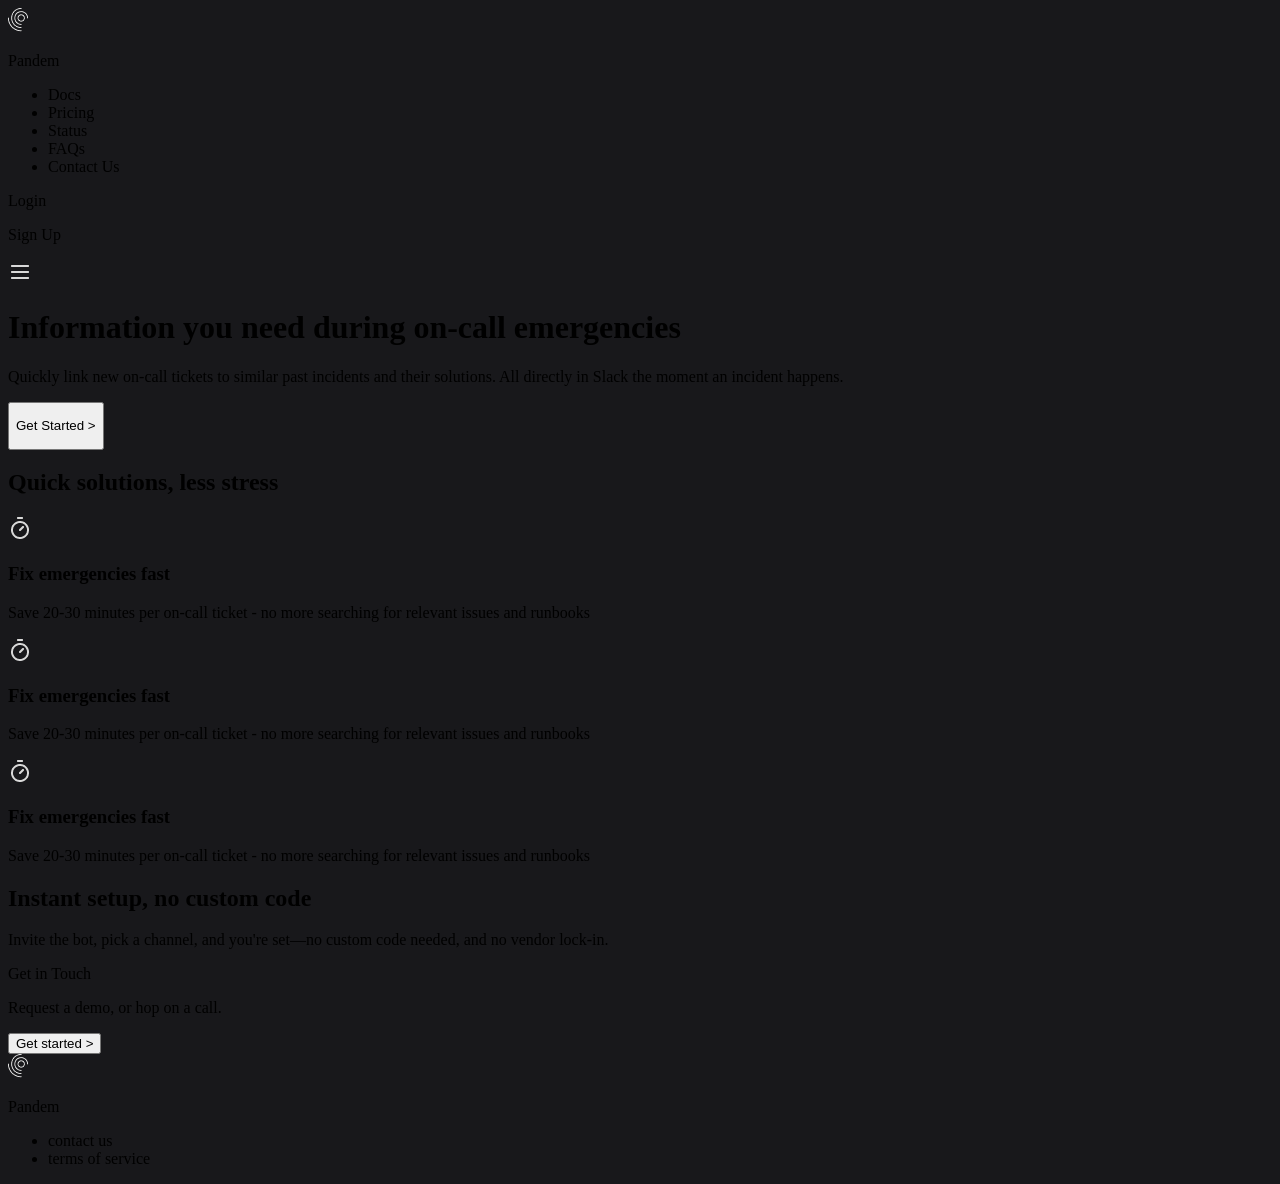
==== int1/index.html @ 9c3a1f5a "Enlazado CSS + cambio de lenguaje a español en el HTML." ====
<!DOCTYPE html>
<html lang="es">
<head>
    <meta charset="UTF-8">
    <meta name="viewport" content="width=device-width, initial-scale=1.0">
    <title>Document</title>
    <link rel="stylesheet" href="style.css">
</head>
<body>
    <header>
        <div class="pandem">
            <div class="logo">
                <img src="img/logo.png" alt="">
            </div> 
            <div class="pandem-title">
                <p>Pandem</p>
            </div>           
        </div>
        <div class="menu">
            <ul>
                <li>Docs</li>
                <li>Pricing</li>
                <li>Status</li>
                <li>FAQs</li>
                <li>Contact Us</li>
            </ul>
        </div>
        <div class="account">
            <div class="login">
                <p>Login</p>
            </div>
            <div class="signup">
                <p>Sign Up</p>
            </div>
        </div>
        <div class="menu-mobile">
            <img src="img/menumob.png" alt="Menu mobile">
        </div>
    </header>
    <main>
        <div class="intro-pandem">
            <h1>Information you need during on-call emergencies</h1>     
            <p>Quickly link new on-call tickets to similar past incidents and their solutions. All directly in Slack the moment an incident happens.</p>       
        </div>
        <button class="button-start">
            <p>Get Started ></p>
        </button>
        <div class="img-maing">
            <!-- <img src="img/hero_image.png" alt="Cuenta de una imagen"> -->
        </div>
    </main>
    <section class="sct-solution">
        <h2>Quick solutions, less stress</h2>
        <div class="solutions">
            <div class="solutions-item">
                <div class="logo"><img src="img/frame.png" alt=""></div>
                <div class="item-solution_text">
                    <h3>Fix emergencies fast</h3>
                    <p>Save 20-30 minutes per on-call ticket - no more searching for relevant issues and runbooks</p>
                </div>
            </div>
            <div class="solutions-item">
                <div class="logo"><img src="img/frame.png" alt=""></div>
                <div class="item-solution_text">
                    <h3>Fix emergencies fast</h3>
                    <p>Save 20-30 minutes per on-call ticket - no more searching for relevant issues and runbooks</p>
                </div>
            </div>
            <div class="solutions-item">
                <div class="logo"><img src="img/frame.png" alt=""></div>
                <div class="item-solution_text">
                    <h3>Fix emergencies fast</h3>
                    <p>Save 20-30 minutes per on-call ticket - no more searching for relevant issues and runbooks</p>
                </div>
            </div>
        </div>
    </section>
    <section class="sct-setupdemo">
        <div>
            <h1>Instant setup, no custom code</h1>
            <p>Invite the bot, pick a channel, and you're set—no custom code needed, and no vendor lock-in.</p>
            <!-- <img src="img/hero_image.png" alt="Imagen de una cuenta de la app Pandem"> -->
        </div>
        <div>
            <p>Get in Touch</p>
            <p>Request a demo, or hop on a call.</p>
            <button>Get started ></button>
        </div>
    </section>
    <footer>
        <div class="pandem">
            <div class="logo">
                <img src="img/logo.png" alt="">
            </div> 
            <div class="pandem-title">
                <p>Pandem</p>
            </div>           
        </div>  
        <div class="menu">
            <ul>
                <li>contact us</li>
                <li>terms of service</li>
            </ul>
        </div>
    </footer>
</body>
</html>
---- int1/style.css ----
:root{
    --background-color:#18181B;
    --white-important-text: #FAFAFA;
    --white-normal-text: #D9D9D9;
    --dark-border: #27272A;
    --text-mobile:14px;
    --text-pc:18px;
    --h2: 30px;
}

*{
    box-sizing: border-box;
}

body{
    background-color: var(--background-color);
    
}
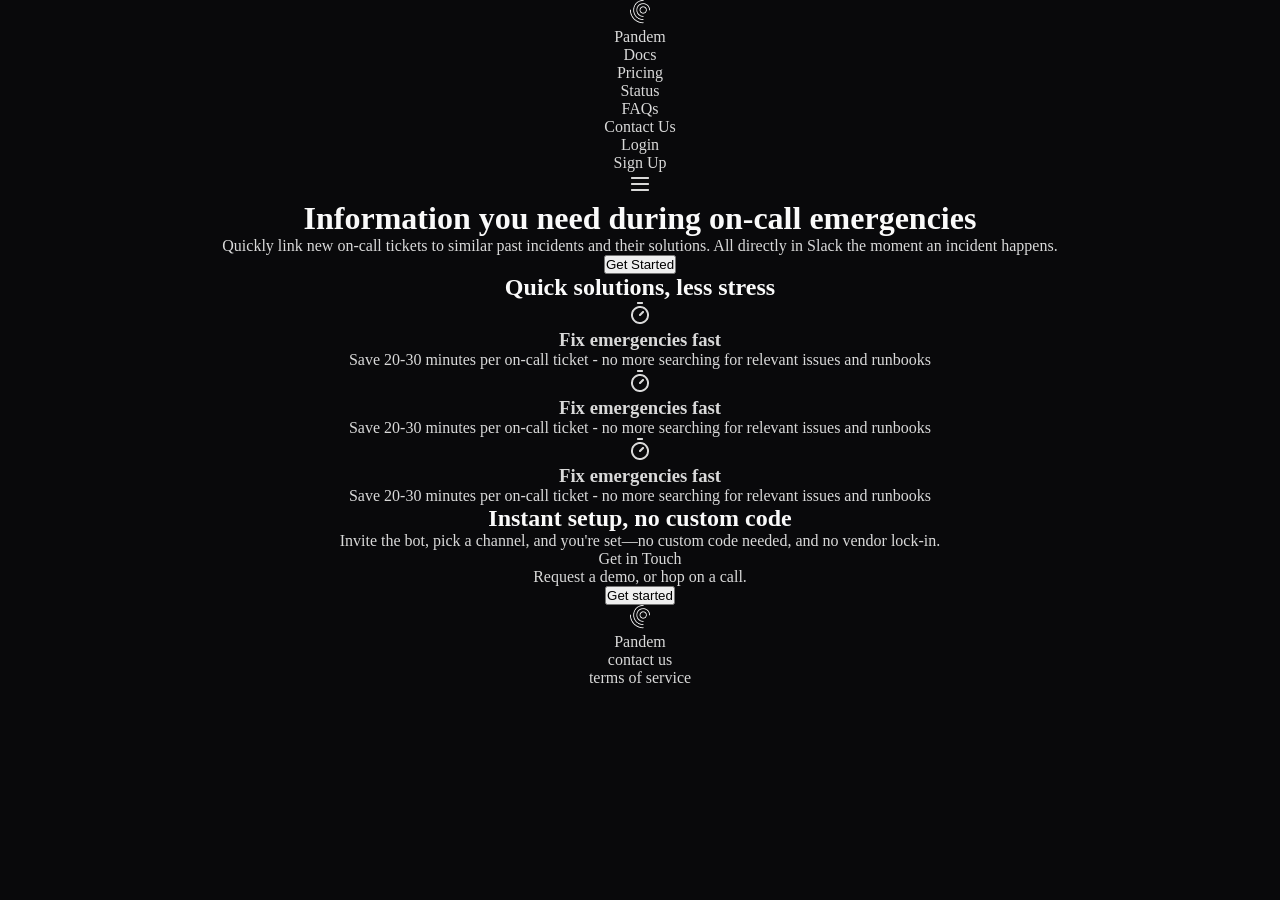
==== commit fe81d9a8: "CSS general en a, li y en el html poner el menu restante de a en el footer." ====
--- a/int1/index.html
+++ b/int1/index.html
@@ -16,15 +16,15 @@
                 <p>Pandem</p>
             </div>           
         </div>
-        <div class="menu">
+        <nav class="menu">
             <ul>
-                <li>Docs</li>
-                <li>Pricing</li>
-                <li>Status</li>
-                <li>FAQs</li>
-                <li>Contact Us</li>
+                <li><a href="#">Docs</a></li>
+                <li><a href="#">Pricing</a></li>
+                <li><a href="#">Status</a></li>
+                <li><a href="#">FAQs</a></li>
+                <li><a href="#">Contact Us</a></li>
             </ul>
-        </div>
+        </nav>
         <div class="account">
             <div class="login">
                 <p>Login</p>
@@ -43,7 +43,7 @@
             <p>Quickly link new on-call tickets to similar past incidents and their solutions. All directly in Slack the moment an incident happens.</p>       
         </div>
         <button class="button-start">
-            <p>Get Started ></p>
+            Get Started
         </button>
         <div class="img-maing">
             <!-- <img src="img/hero_image.png" alt="Cuenta de una imagen"> -->
@@ -77,14 +77,14 @@
     </section>
     <section class="sct-setupdemo">
         <div>
-            <h1>Instant setup, no custom code</h1>
+            <h2>Instant setup, no custom code</h2>
             <p>Invite the bot, pick a channel, and you're set—no custom code needed, and no vendor lock-in.</p>
             <!-- <img src="img/hero_image.png" alt="Imagen de una cuenta de la app Pandem"> -->
         </div>
         <div>
             <p>Get in Touch</p>
             <p>Request a demo, or hop on a call.</p>
-            <button>Get started ></button>
+            <button>Get started</button>
         </div>
     </section>
     <footer>
@@ -96,12 +96,12 @@
                 <p>Pandem</p>
             </div>           
         </div>  
-        <div class="menu">
+        <nav class="menu">
             <ul>
-                <li>contact us</li>
-                <li>terms of service</li>
+                <li><a href="#">contact us</a></li>
+                <li><a href="#">terms of service</a></li>
             </ul>
-        </div>
+        </nav>
     </footer>
 </body>
 </html>
--- a/int1/style.css
+++ b/int1/style.css
@@ -1,5 +1,5 @@
 :root{
-    --background-color:#18181B;
+    --background-color:#09090B;
     --white-important-text: #FAFAFA;
     --white-normal-text: #D9D9D9;
     --dark-border: #27272A;
@@ -10,9 +10,31 @@
 
 *{
     box-sizing: border-box;
+    margin: 0;
+    padding: 0;
 }
 
 body{
     background-color: var(--background-color);
-    
+    display: flex;
+    flex-direction: column;
+    align-items: center;
+    text-align: center;
 }
+
+h1,h2{
+    color: var(--white-important-text);
+}
+
+p,h3{
+    color: var(--white-normal-text);
+}
+
+li{
+    list-style: none;
+}
+
+a{
+    text-decoration: none;
+    color: var(--white-normal-text);
+}
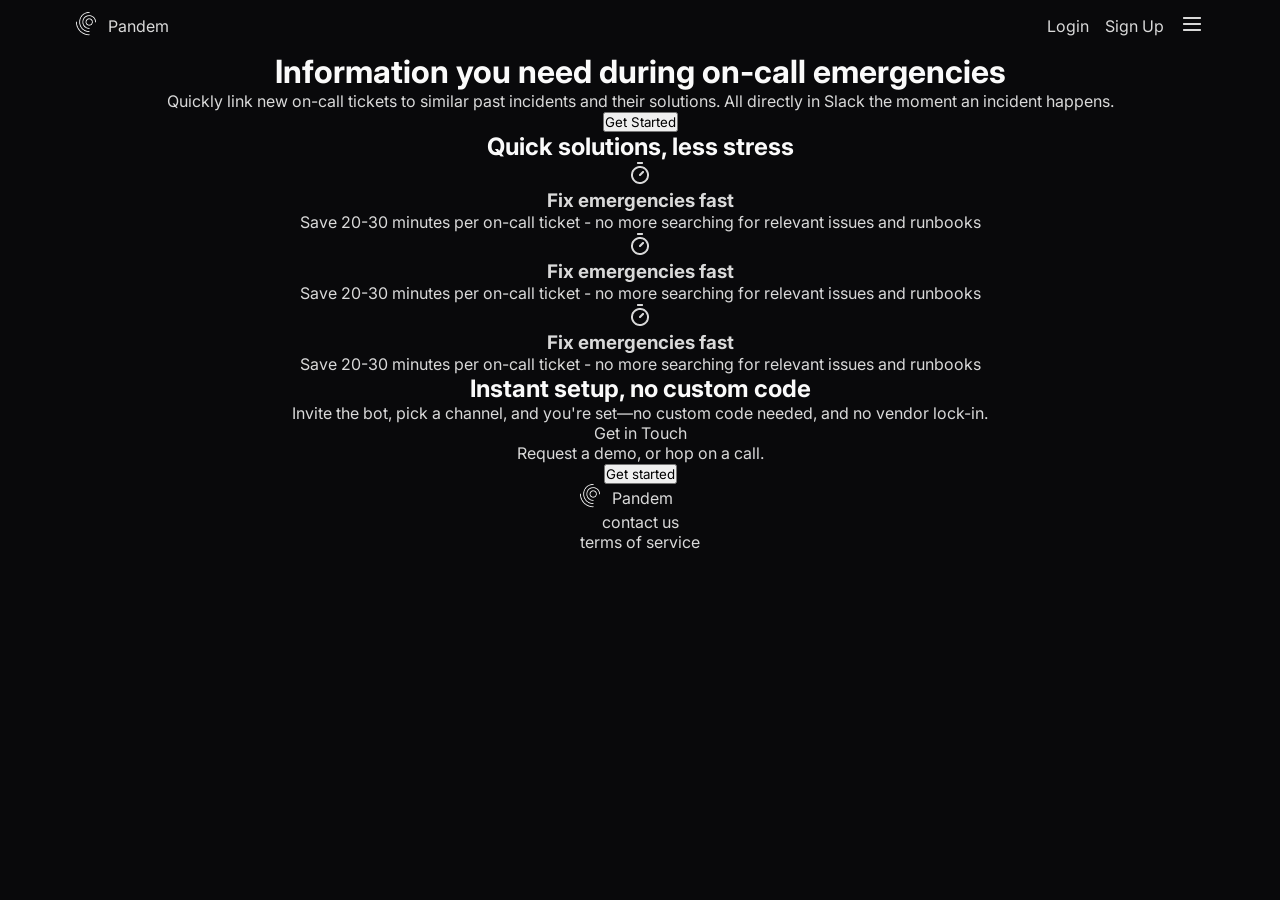
==== commit 701f8d36: "Añadida la fuente de Inter para el HTML apartir de Google fonts, Header acabado con su cuenta, sus e" ====
--- a/int1/index.html
+++ b/int1/index.html
@@ -5,6 +5,9 @@
     <meta name="viewport" content="width=device-width, initial-scale=1.0">
     <title>Document</title>
     <link rel="stylesheet" href="style.css">
+    <link rel="preconnect" href="https://fonts.googleapis.com">
+    <link rel="preconnect" href="https://fonts.gstatic.com" crossorigin>
+    <link href="https://fonts.googleapis.com/css2?family=Inter:ital,opsz,wght@0,14..32,100..900;1,14..32,100..900&display=swap" rel="stylesheet">
 </head>
 <body>
     <header>
@@ -16,7 +19,7 @@
                 <p>Pandem</p>
             </div>           
         </div>
-        <nav class="menu">
+        <nav class="menu none">
             <ul>
                 <li><a href="#">Docs</a></li>
                 <li><a href="#">Pricing</a></li>
@@ -32,9 +35,9 @@
             <div class="signup">
                 <p>Sign Up</p>
             </div>
-        </div>
-        <div class="menu-mobile">
-            <img src="img/menumob.png" alt="Menu mobile">
+            <div class="menu-mobile">
+                <img src="img/menumob.png" alt="Menu mobile">
+            </div>
         </div>
     </header>
     <main>
--- a/int1/style.css
+++ b/int1/style.css
@@ -12,6 +12,7 @@
     box-sizing: border-box;
     margin: 0;
     padding: 0;
+    font-family: "Inter";
 }
 
 body{
@@ -37,4 +38,29 @@
 a{
     text-decoration: none;
     color: var(--white-normal-text);
+}
+
+.none{
+    display: none;
+}
+
+/* HEADER */
+
+header,.account,.pandem{
+    display: flex;
+    align-items: center;
+}
+
+header{
+    width: 90%;
+    justify-content: space-between;
+    padding: 12px;
+}
+
+.account{
+    gap: 16px;
+}
+
+.pandem{
+    gap: 12px;
 }
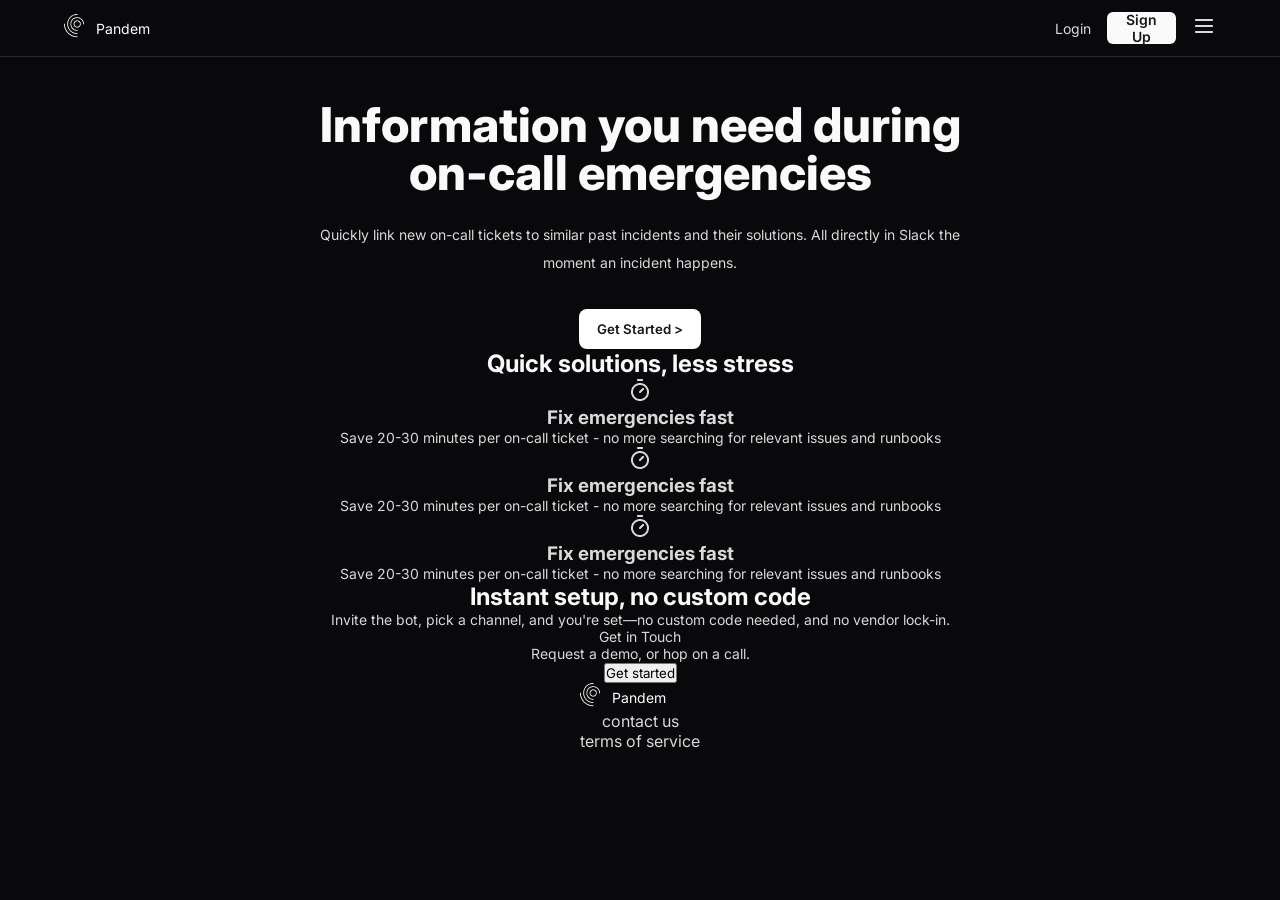
==== commit 0ba3c9c0: "Main hecho: h1, p, button." ====
--- a/int1/index.html
+++ b/int1/index.html
@@ -46,7 +46,7 @@
             <p>Quickly link new on-call tickets to similar past incidents and their solutions. All directly in Slack the moment an incident happens.</p>       
         </div>
         <button class="button-start">
-            Get Started
+            Get Started >
         </button>
         <div class="img-maing">
             <!-- <img src="img/hero_image.png" alt="Cuenta de una imagen"> -->
--- a/int1/style.css
+++ b/int1/style.css
@@ -3,6 +3,7 @@
     --white-important-text: #FAFAFA;
     --white-normal-text: #D9D9D9;
     --dark-border: #27272A;
+    --button-sign: #18181B;
     --text-mobile:14px;
     --text-pc:18px;
     --h2: 30px;
@@ -27,12 +28,16 @@
     color: var(--white-important-text);
 }
 
-p,h3{
+main,section,h3,.login{
     color: var(--white-normal-text);
 }
 
 li{
     list-style: none;
+}
+
+p{
+    font-size: var(--text-mobile);
 }
 
 a{
@@ -46,21 +51,81 @@
 
 /* HEADER */
 
-header,.account,.pandem{
+header,.account,.pandem,.signup p{
     display: flex;
     align-items: center;
 }
 
 header{
-    width: 90%;
+    width: 100%;
     justify-content: space-between;
-    padding: 12px;
+    padding: 12px 5%;
+    border-bottom: 1px solid #27272A;
 }
 
 .account{
     gap: 16px;
 }
 
+.signup{
+    color: var(--button-sign);
+    padding: 2px 8px;
+    background-color: var(--white-important-text);
+    border-radius: 6px;
+}
+
+.signup p{
+    width: 53px;
+    height: 28px;
+    font-weight: 600;
+}
+
 .pandem{
     gap: 12px;
+    color: #FFF;
+}
+
+/* MAIN */
+
+main,section{
+    padding: 0 32px;
+}
+
+main{
+    margin-top: 44px;
+    width: 100%;
+    display: flex;
+    flex-direction: column;
+    align-items: center;
+}
+
+.line-height,.button-start, .intro-pandem p{
+    line-height: 28px;
+}
+
+.intro-pandem{
+    min-width: 311px;
+    max-width: 672px;
+}
+
+h1{
+    font-size: 48px;
+    font-weight: 800;
+    line-height: 48px;
+}
+
+.intro-pandem p{
+    margin: 24px 0 32px 0;
+    font-weight: 400;
+}
+
+.button-start{
+    color: var(--button-sign);
+    background-color: #FFF;
+    border: none;
+    font-weight: 600;
+    padding: 6px 16px;
+    border-radius: 8px;
+    width: 122px;
+    height: 40px;
 }
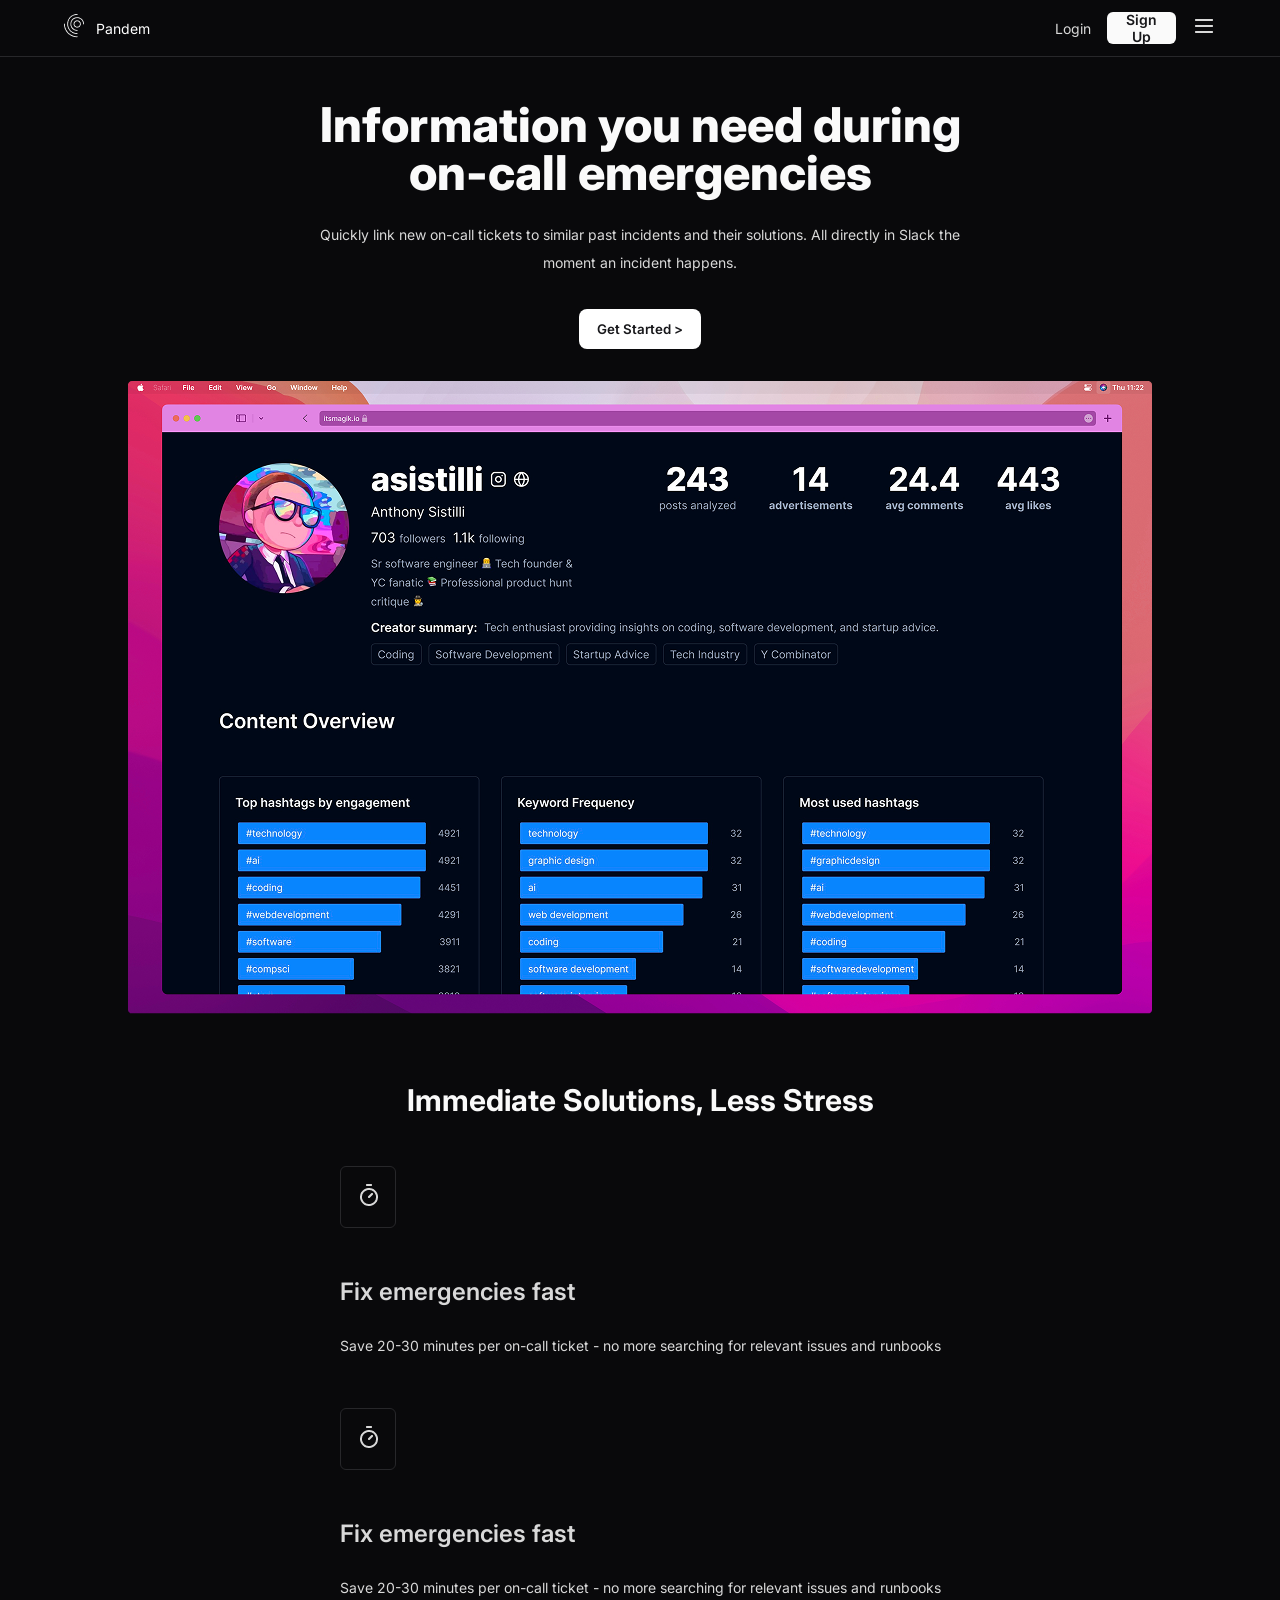
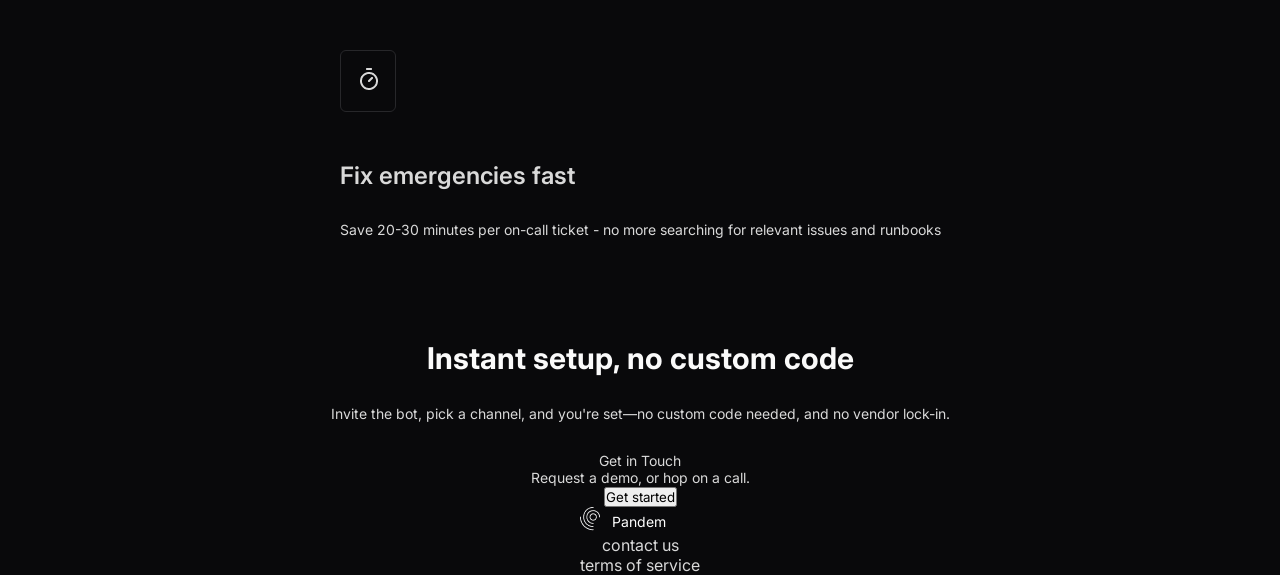
==== commit a4833dbf: "Section 1 - 2 Acabados" ====
--- a/int1/index.html
+++ b/int1/index.html
@@ -49,28 +49,29 @@
             Get Started >
         </button>
         <div class="img-maing">
-            <!-- <img src="img/hero_image.png" alt="Cuenta de una imagen"> -->
+            <img src="img/hero_image.png" alt="Cuenta de una imagen">
         </div>
     </main>
     <section class="sct-solution">
-        <h2>Quick solutions, less stress</h2>
+        <h1 class="none">Quick solutions, less stress</h1>
+        <h2>Immediate Solutions, Less Stress</h2>
         <div class="solutions">
             <div class="solutions-item">
-                <div class="logo"><img src="img/frame.png" alt=""></div>
+                <div class="frame"><img src="img/frame.png" alt=""></div>
                 <div class="item-solution_text">
                     <h3>Fix emergencies fast</h3>
                     <p>Save 20-30 minutes per on-call ticket - no more searching for relevant issues and runbooks</p>
                 </div>
             </div>
             <div class="solutions-item">
-                <div class="logo"><img src="img/frame.png" alt=""></div>
+                <div class="frame"><img src="img/frame.png" alt=""></div>
                 <div class="item-solution_text">
                     <h3>Fix emergencies fast</h3>
                     <p>Save 20-30 minutes per on-call ticket - no more searching for relevant issues and runbooks</p>
                 </div>
             </div>
             <div class="solutions-item">
-                <div class="logo"><img src="img/frame.png" alt=""></div>
+                <div class="frame"><img src="img/frame.png" alt=""></div>
                 <div class="item-solution_text">
                     <h3>Fix emergencies fast</h3>
                     <p>Save 20-30 minutes per on-call ticket - no more searching for relevant issues and runbooks</p>
@@ -79,7 +80,7 @@
         </div>
     </section>
     <section class="sct-setupdemo">
-        <div>
+        <div class="demo-text">
             <h2>Instant setup, no custom code</h2>
             <p>Invite the bot, pick a channel, and you're set—no custom code needed, and no vendor lock-in.</p>
             <!-- <img src="img/hero_image.png" alt="Imagen de una cuenta de la app Pandem"> -->
--- a/int1/style.css
+++ b/int1/style.css
@@ -28,6 +28,10 @@
     color: var(--white-important-text);
 }
 
+h2{
+    font-size: var(--h2);
+}
+
 main,section,h3,.login{
     color: var(--white-normal-text);
 }
@@ -38,6 +42,7 @@
 
 p{
     font-size: var(--text-mobile);
+    font-weight: 400;
 }
 
 a{
@@ -128,4 +133,54 @@
     border-radius: 8px;
     width: 122px;
     height: 40px;
+}
+
+.img-maing{
+    min-width: 311px;
+    max-width: 1024px;
+}
+
+.img-maing img{
+    margin: 32px 0 64px 0;
+    width: 100%;
+}
+
+/*  SECTION */
+
+.sct-solution h2{
+    margin-bottom: 48px;
+}
+
+.solutions{
+    text-align: start;
+    display: flex;
+    flex-direction: column;
+    gap: 48px;
+    margin-bottom: 96px;
+}
+
+.frame{
+    padding: 16px;
+    border: 1px solid #27272A;
+    border-radius: 6px;
+    width: 56px;
+    margin-bottom: 24px;
+}
+
+h3{
+    padding: 24px 0;
+    font-weight: 600;
+    font-size: 24px;
+    line-height: 32px;
+}
+
+.item-solution_text{
+    line-height: 28px;
+}
+
+/* SECTION - 2 */
+
+.demo-text p{
+    line-height: 28px;
+    margin: 24px 0;
 }
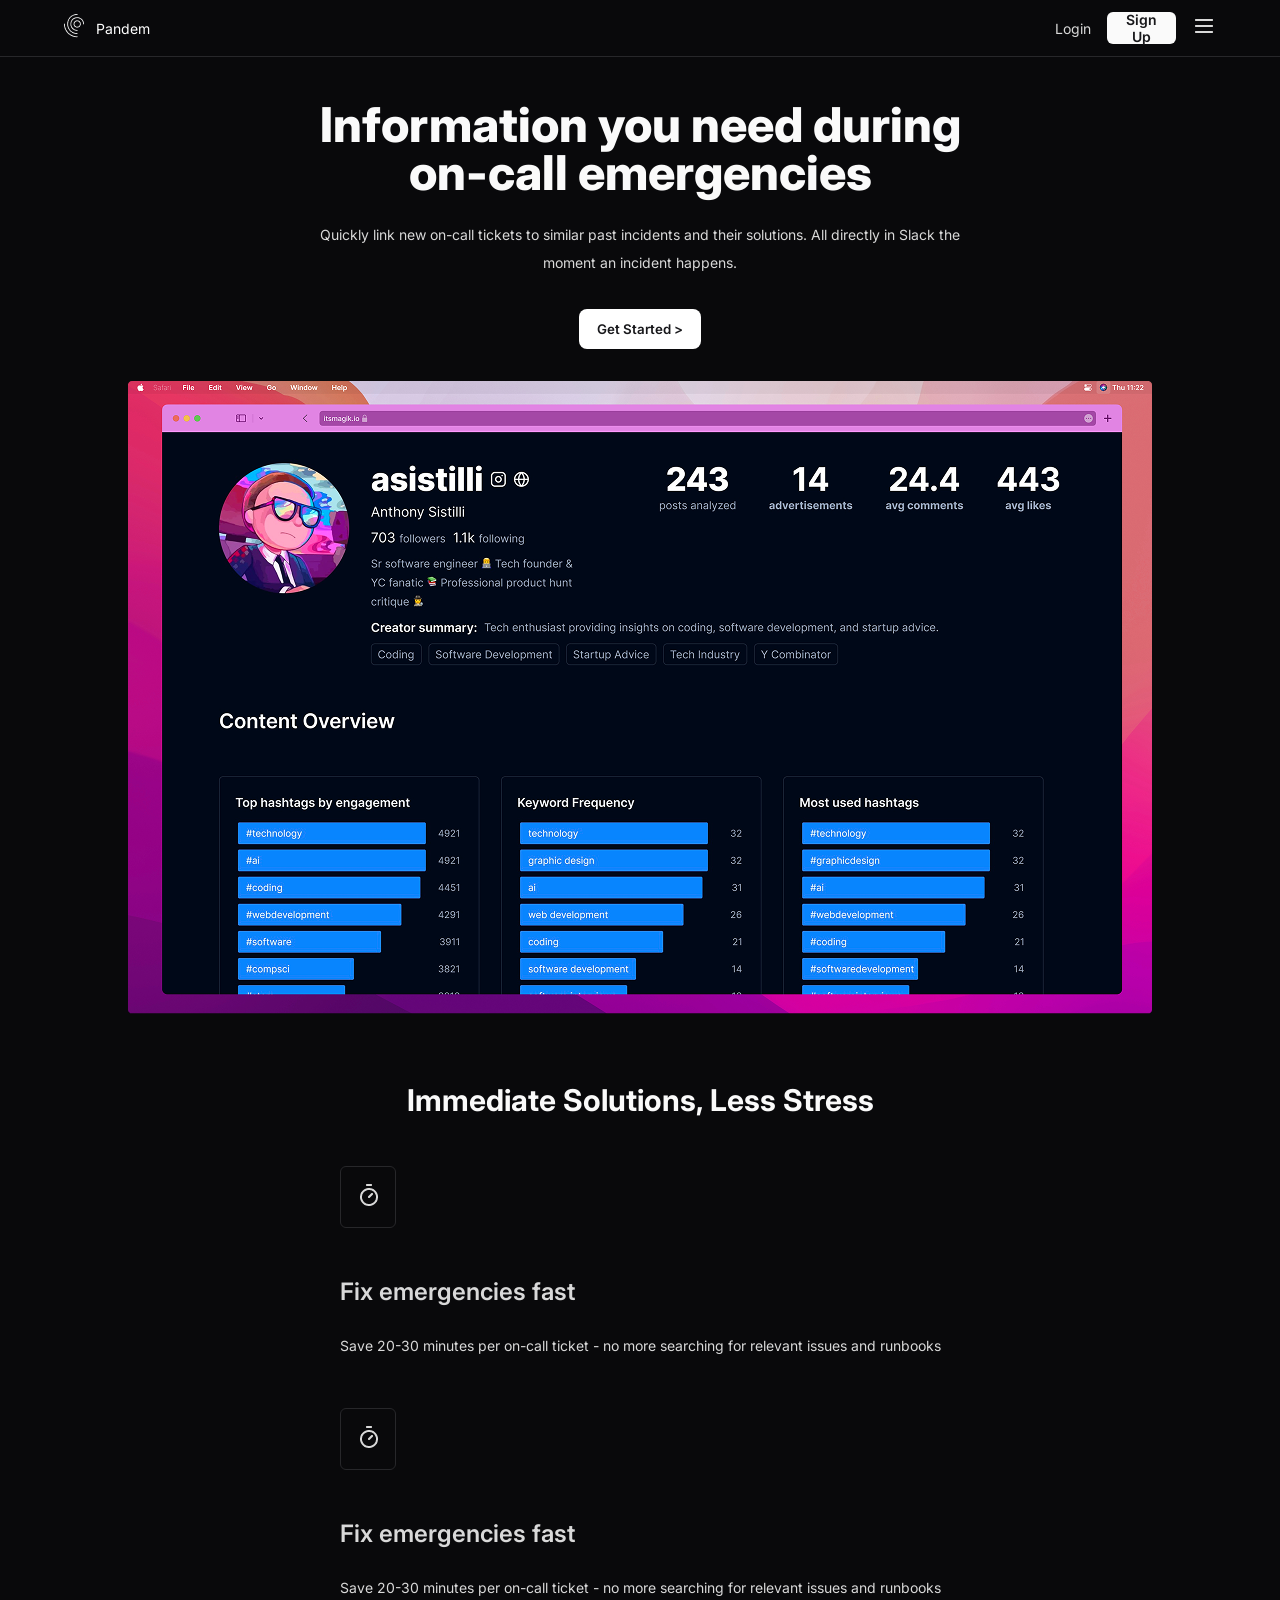
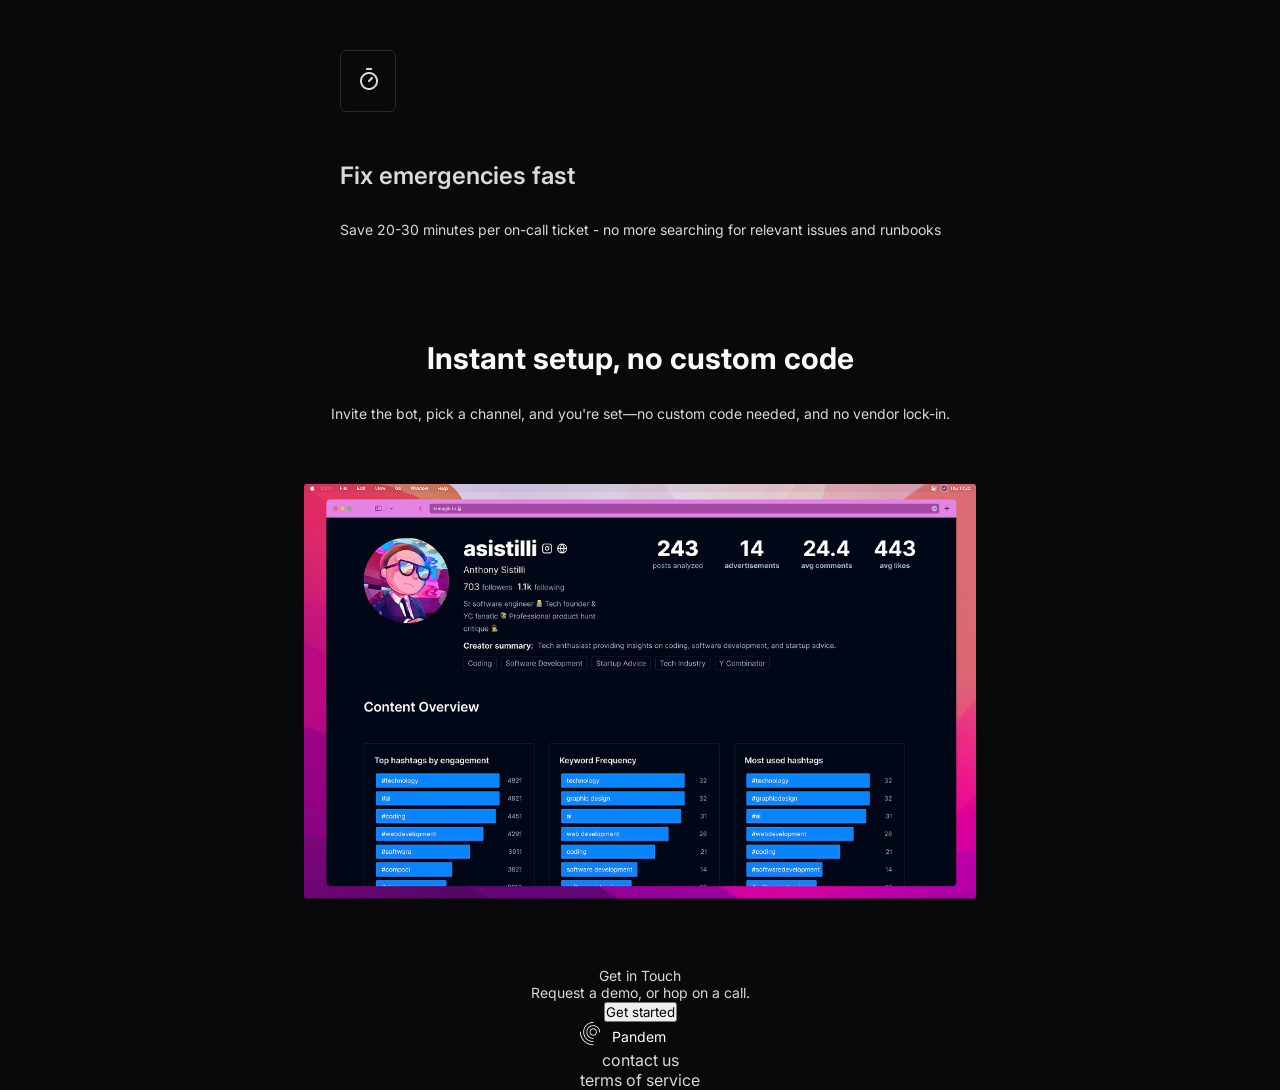
==== commit 511d9bb1: "Imagenes listas" ====
--- a/int1/index.html
+++ b/int1/index.html
@@ -83,7 +83,9 @@
         <div class="demo-text">
             <h2>Instant setup, no custom code</h2>
             <p>Invite the bot, pick a channel, and you're set—no custom code needed, and no vendor lock-in.</p>
-            <!-- <img src="img/hero_image.png" alt="Imagen de una cuenta de la app Pandem"> -->
+            <div class="img-maing img-maing2">
+                <img src="img/hero_image.png" alt="Cuenta de una imagen">
+            </div>
         </div>
         <div>
             <p>Get in Touch</p>
--- a/int1/style.css
+++ b/int1/style.css
@@ -183,4 +183,9 @@
 .demo-text p{
     line-height: 28px;
     margin: 24px 0;
+}
+
+.img-maing2{
+    min-width: 311px;
+    max-width: 672px;
 }
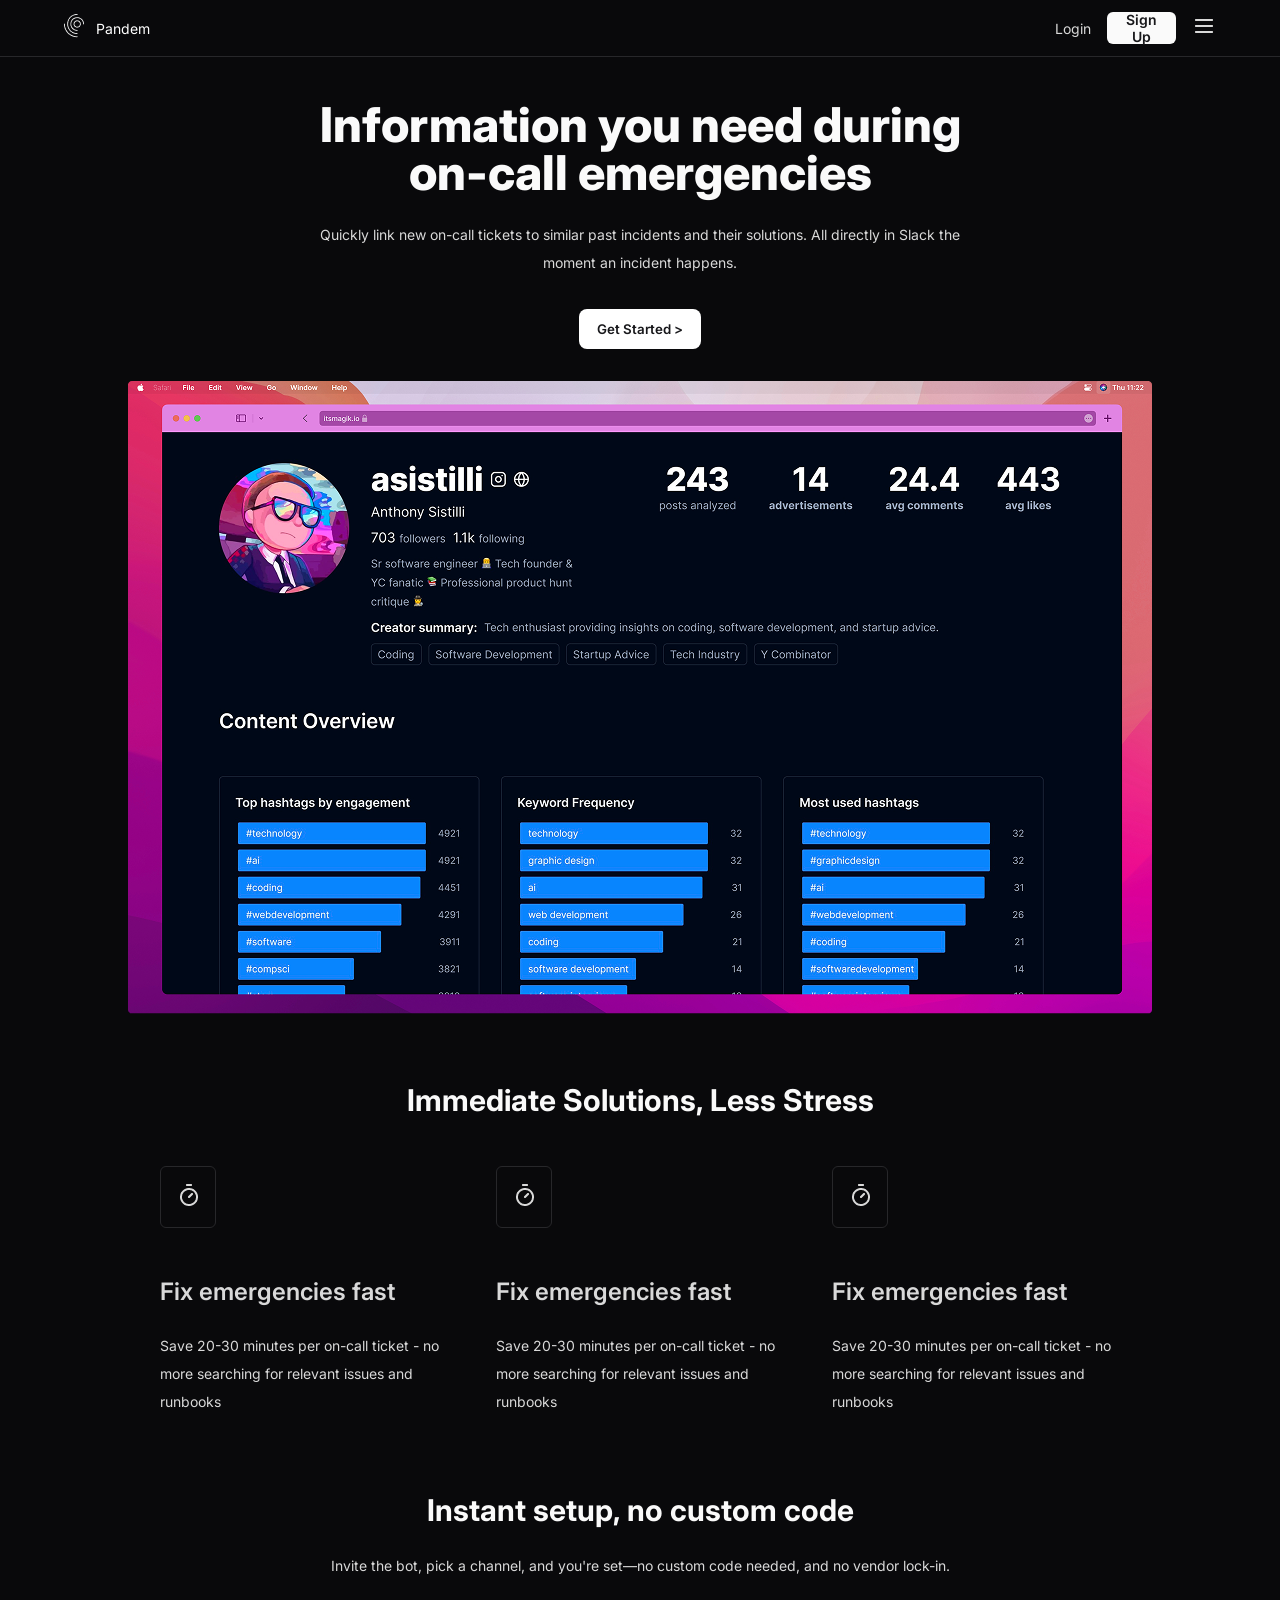
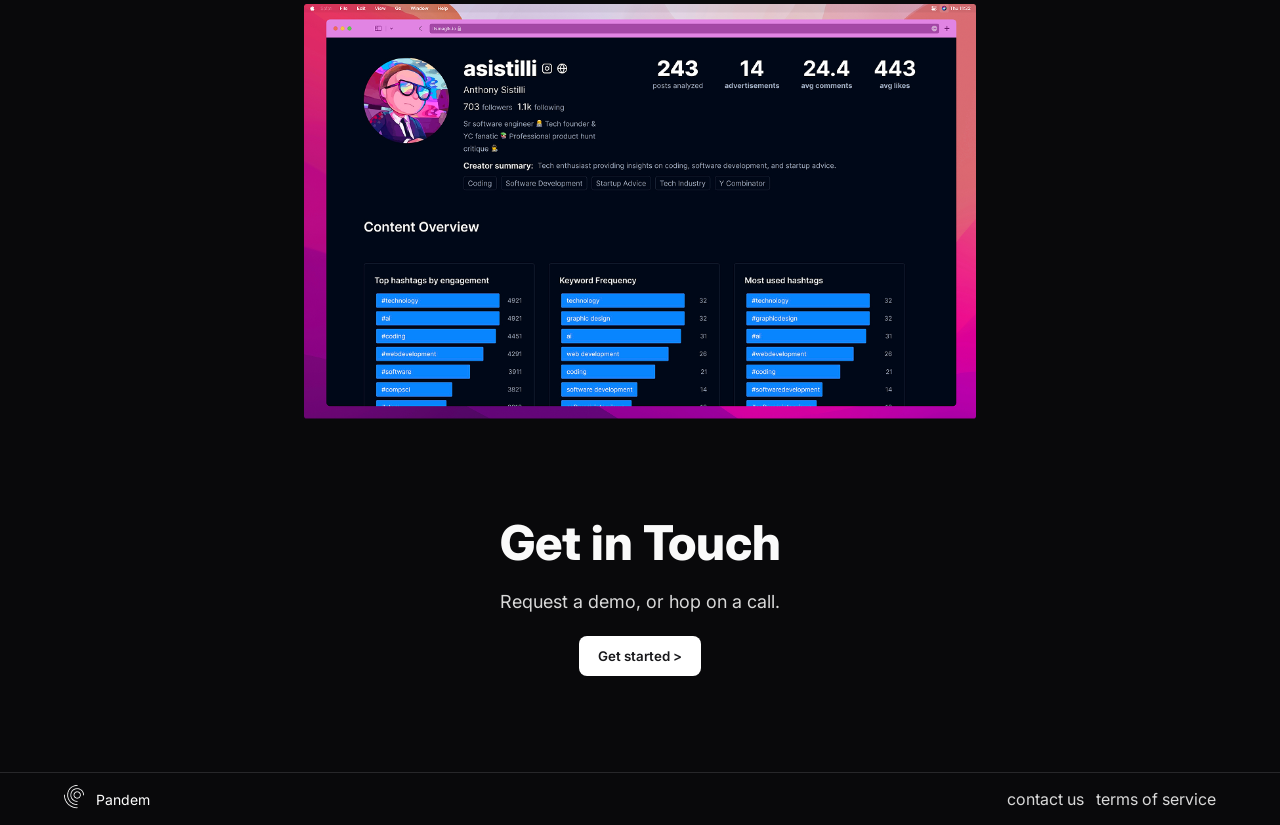
==== commit 53633200: "MEDIA QUERIES, HTML ARREGLADO para las media queries para acabar la prueba de examen." ====
--- a/int1/index.html
+++ b/int1/index.html
@@ -17,9 +17,8 @@
             </div> 
             <div class="pandem-title">
                 <p>Pandem</p>
-            </div>           
-        </div>
-        <nav class="menu none">
+            </div>
+            <nav class="menu">
             <ul>
                 <li><a href="#">Docs</a></li>
                 <li><a href="#">Pricing</a></li>
@@ -27,7 +26,8 @@
                 <li><a href="#">FAQs</a></li>
                 <li><a href="#">Contact Us</a></li>
             </ul>
-        </nav>
+        </nav>           
+        </div>
         <div class="account">
             <div class="login">
                 <p>Login</p>
@@ -53,7 +53,7 @@
         </div>
     </main>
     <section class="sct-solution">
-        <h1 class="none">Quick solutions, less stress</h1>
+        <h1>Quick solutions, less stress</h1>
         <h2>Immediate Solutions, Less Stress</h2>
         <div class="solutions">
             <div class="solutions-item">
@@ -81,16 +81,17 @@
     </section>
     <section class="sct-setupdemo">
         <div class="demo-text">
+            <h1>Instant setup, no custom code</h1>
             <h2>Instant setup, no custom code</h2>
             <p>Invite the bot, pick a channel, and you're set—no custom code needed, and no vendor lock-in.</p>
             <div class="img-maing img-maing2">
                 <img src="img/hero_image.png" alt="Cuenta de una imagen">
             </div>
         </div>
-        <div>
-            <p>Get in Touch</p>
+        <div class="demo-start">
+            <h1>Get in Touch</h1>
             <p>Request a demo, or hop on a call.</p>
-            <button>Get started</button>
+            <button class="button-start type2"><span class="wh">Get started</span> ></button>
         </div>
     </section>
     <footer>
@@ -102,7 +103,7 @@
                 <p>Pandem</p>
             </div>           
         </div>  
-        <nav class="menu">
+        <nav class=" menu2">
             <ul>
                 <li><a href="#">contact us</a></li>
                 <li><a href="#">terms of service</a></li>
--- a/int1/style.css
+++ b/int1/style.css
@@ -56,20 +56,27 @@
 
 /* HEADER */
 
-header,.account,.pandem,.signup p{
+header,.account,.pandem,.signup p, footer{
     display: flex;
     align-items: center;
 }
 
-header{
+header, footer{
     width: 100%;
     justify-content: space-between;
     padding: 12px 5%;
+}
+
+header{
     border-bottom: 1px solid #27272A;
 }
 
 .account{
     gap: 16px;
+}
+
+.menu{
+    display: none;
 }
 
 .signup{
@@ -136,7 +143,7 @@
 }
 
 .img-maing{
-    min-width: 311px;
+    min-width: 211px;
     max-width: 1024px;
 }
 
@@ -147,6 +154,17 @@
 
 /*  SECTION */
 
+.sct-solution{
+    margin-bottom: 106px;
+    display: flex;
+    flex-direction: column;
+    align-items: center;
+}
+
+.sct-solution h1,.demo-text h1{
+    display: none;
+}
+
 .sct-solution h2{
     margin-bottom: 48px;
 }
@@ -156,7 +174,14 @@
     display: flex;
     flex-direction: column;
     gap: 48px;
-    margin-bottom: 96px;
+    flex-direction: row;
+    flex-wrap: wrap;
+    justify-content: center;
+}
+
+.solutions-item{
+    width: 288px;
+    height: 220px;
 }
 
 .frame{
@@ -186,6 +211,103 @@
 }
 
 .img-maing2{
-    min-width: 311px;
+    min-width: 211px;
     max-width: 672px;
+}
+
+.img-maing2 img{
+    margin: 0;
+    margin-bottom: 96px;
+}
+
+.demo-start{
+    margin-bottom: 96px;
+}
+
+.demo-start p{
+    margin: 24px 0;
+    font-size: var(--text-pc);
+}
+
+/* FOOTER */
+
+footer{
+    border-top: 1px solid #27272A;
+}
+
+
+.menu ul,.menu2 ul{
+    display: flex;  
+    gap: 12px;
+}
+
+
+
+/* Media QUERIES */
+@media screen and (min-width: 1440px){
+    main{
+        margin: 144px 0;
+    }
+
+    .intro-pandem p, .demo-text p{
+        line-height: 18px;
+    }
+
+
+    .intro-pandem p{
+        font-size: var(--text-pc);
+    }
+
+    .menu, .demo-text h1{
+        display: block;
+    }
+
+    .img-maing{
+        margin-top: 48px;
+    }
+
+    .img-maing2{
+        margin-top: 24px;
+    }
+
+    .demo-text h1{
+        width: 672px;
+        margin-top: 100px;
+    }
+
+    .demo-text p{
+        font-size: var(--text-pc);
+        width: 672px;
+    }
+
+    .signup p{
+        width: 85px;
+        justify-content: center;
+    }
+    .pandem,.menu ul{
+        gap: 32px;
+    }
+
+    .menu-mobile,.sct-solution h2, .demo-text h2{
+        display: none;
+    }
+
+    .sct-solution,.demo-text,.demo-start{
+        margin-bottom: 144px;
+    }
+
+    .sct-solution h1{
+        display: block;
+        margin-bottom: 48px;
+    }
+    
+    .type2{
+        width: 328px;
+        text-align: end;
+    }
+
+    .wh{
+        display: none;
+    }
+
 }
